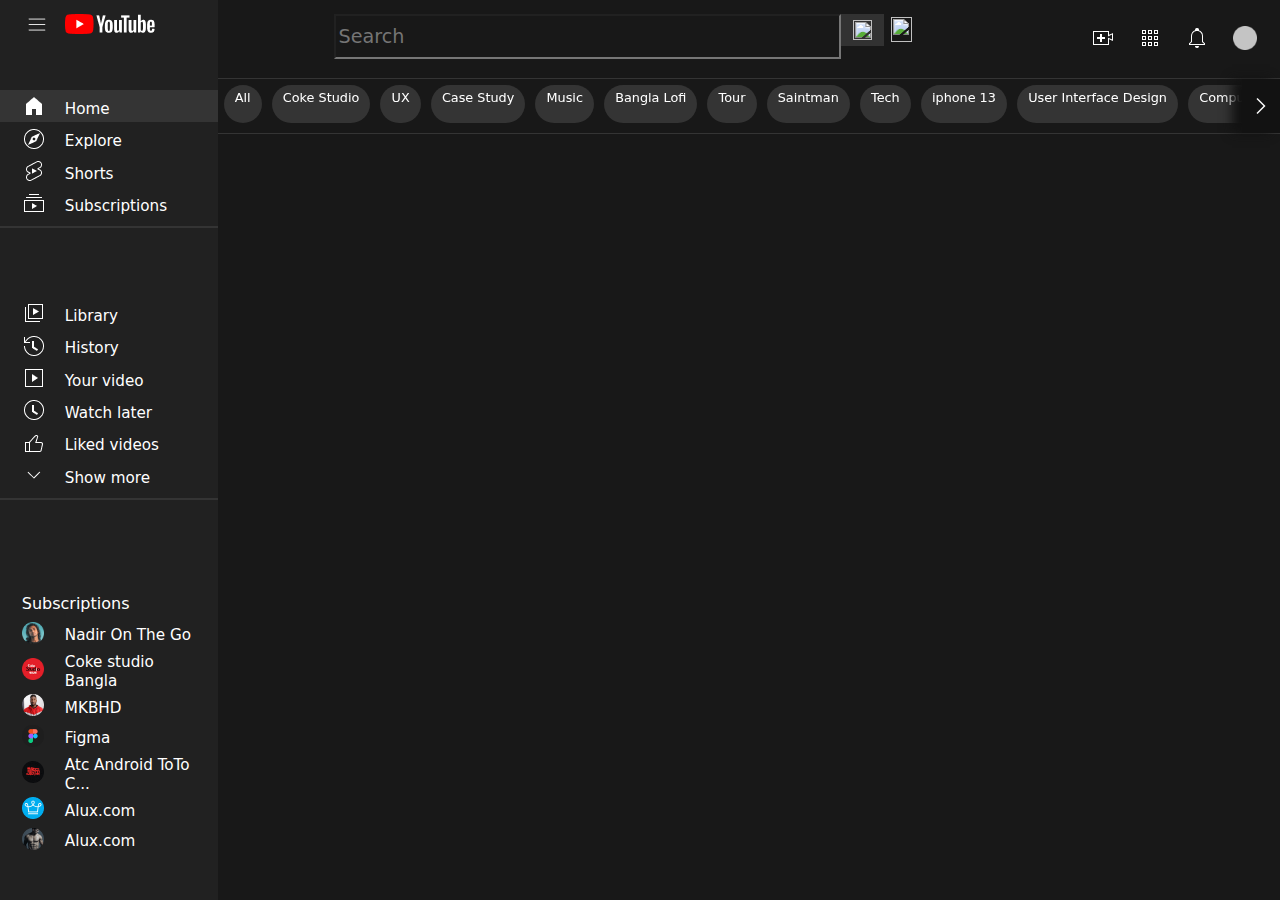
==== Youtube/index.html @ a72edb85 "my assignments" ====
<!DOCTYPE html>
<html lang="en">
<head>
    <meta charset="UTF-8">
    <meta name="viewport" content="width=device-width, initial-scale=1.0">
    <title>Document</title>
    <link rel="stylesheet" href="style.css">
</head>
<body>
    <div id="sidebar">
        <div style="height: fit-content; width: fit-content;">
            <div id="logobar">
                <div>
                    <img src="IMG/hambarger.png" alt="">
                </div>
                <div>
                    <img src="IMG/Youtube logo.png" alt="">
                </div>
            </div>
        </div>
        <div class="box1">
            <div class="opt1" style="background-color: rgb(52, 52, 52);">
                <div>
                    <img src="IMG/home.png" alt="" class="imgh">
                </div>
                <div>
                    <span style="font-size: 95%;">Home</span>
                </div>
            </div>
            <div class="opt1">
                <div>
                    <img src="IMG/explore.png" alt="" class="imgh">
                </div>
                <div>
                    <span style="font-size: 95%;">Explore</span>
                </div>  
            </div>
            <div class="opt1">
                <div>
                    <img src="IMG/shorts.png" alt="" class="imgh">
                </div>
                <div>
                    <span style="font-size: 95%;">Shorts</span>
                </div>
            </div>
            <div class="opt1">
                <div>
                    <img src="IMG/subscription.png" alt="" class="imgh">
                </div>
                <div>
                    <span style="font-size: 95%;">Subscriptions</span>
                </div>
            </div>
            <div id="btmbdr"></div>
        </div>
        <div class="box1">
            <div class="opt2">
                <div>
                    <img src="IMG/library.png" alt="" class="imgh">
                </div>
                <div>
                    <span style="font-size: 95%;">Library</span>
                </div>  
            </div>
            <div class="opt2">
                <div>
                    <img src="IMG/history.png" alt="" class="imgh">
                </div>
                <div>
                    <span style="font-size: 95%;">History</span>
                </div>  
            </div>
            <div class="opt2">
                <div>
                    <img src="IMG/your_video.png" alt="" class="imgh">
                </div>
                <div>
                    <span style="font-size: 95%;">Your video</span>
                </div>  
            </div>
            <div class="opt2">
                <div>
                    <img src="IMG/watch_later.png" alt="" class="imgh">
                </div>
                <div>
                    <span style="font-size: 95%;">Watch later</span>
                </div>  
            </div>
            <div class="opt2">
                <div>
                    <img src="IMG/liked.png" alt="" class="imgh">
                </div>
                <div>
                    <span style="font-size: 95%;">Liked videos</span>
                </div>  
            </div>
            <div class="opt2">
                <div>
                    <img src="IMG/down_arrow.png" alt="" class="imgh">
                </div>
                <div>
                    <span style="font-size: 95%;">Show more</span>
                </div>  
            </div>
            <div id="btmbdr"></div>
        </div>
        <div class="box1">
            <div>
                <div style="padding-left: 10%; padding-bottom: 2%; font-size: 100%;">Subscriptions</div>
            </div>
            <div class="opt2">
                <div>
                    <img src="IMG/Ellipse 4 (5).png" alt="" class="imgh" height="22px">
                </div>
                <div>
                    <span style="font-size: 95%;">Nadir On The Go</span>
                </div>  
            </div>
            <div class="opt2">
                <div>
                    <img src="IMG/Ellipse 4 (1).png" alt="" class="imgh" height="22px">
                </div>
                <div>
                    <span style="font-size: 95%;">Coke studio Bangla</span>
                </div>  
            </div>
            <div class="opt2">
                <div>
                    <img src="IMG/Ellipse 1 (2).png" alt="" class="imgh">
                </div>
                <div>
                    <span style="font-size: 95%;">MKBHD</span>
                </div>  
            </div>
            <div class="opt2">
                <div>
                    <img src="IMG/Ellipse 1 (3).png" alt="" class="imgh">
                </div>
                <div>
                    <span style="font-size: 95%;">Figma</span>
                </div>  
            </div>
            <div class="opt2">
                <div>
                    <img src="IMG/Ellipse 1 (4).png" alt="" class="imgh">
                </div>
                <div>
                    <span style="font-size: 95%;">Atc Android ToTo C...</span>
                </div>  
            </div>
            <div class="opt2">
                <div>
                    <img src="IMG/Ellipse 1 (5).png" alt="" class="imgh">
                </div>
                <div>
                    <span style="font-size: 95%;">Alux.com</span>
                </div>  
            </div>
            <div class="opt2">
                <div>
                    <img src="IMG/Ellipse 1 (6).png" alt="" class="imgh">
                </div>
                <div>
                    <span style="font-size: 95%;">Alux.com</span>
                </div>  
            </div>
        </div>
    </div>
    <div id="navbar">
        <div id="nav1">
            <div style="width: 100%; display: flex; justify-content: center;"><input type="text" placeholder="Search" style="background-color: rgb(24, 24, 24); font-size: larger;width: 100%;;"></div>
            <div style="width:50px; background-color: rgb(50, 50, 50); height: 32px; display: flex;justify-content: center; align-items: center;"><img src="/IMG/search.png" alt="" height="20px" width="19px"></div>
            <div style="display: flex; justify-content: center; height: 32px; width: 40px; align-items:center;"><img src="/IMG/mic.png" alt="" height="25px" width="21px"></div>
        </div>
        <div id="nav2">
            <div class="aa"><img src="IMG/create.png" alt="" height="120%"></div>
            <div class="aa"><img src="IMG/more.png" alt="" height="120%"></div>
            <div class="aa"><img src="IMG/bell.png" alt="" height="120%"></div>
            <div class="aa"><img src="IMG/Ellipse 4-1.png" alt="" height="120%"></div>
        </div>
    </div>
    <div id="navbar2">
        <div id="suggestion">
            <div class="sugg">All</div>
            <div class="sugg">Coke Studio</div>
            <div class="sugg">UX</div>
            <div class="sugg">Case Study</div>
            <div class="sugg">Music</div>
            <div class="sugg">Bangla Lofi</div>
            <div class="sugg">Tour</div>
            <div class="sugg">Saintman</div>
            <div class="sugg">Tech</div>
            <div class="sugg">iphone 13</div>
            <div class="sugg">User Interface Design</div>
            <div class="sugg">Compuetr</div>
        </div>
        <div id="left"><img src="IMG/leftBottom.png" alt=""></div>
    </div>
</body>
</html>
---- Youtube/style.css ----
*{
    color: white;
    font-family: system-ui, -apple-system, BlinkMacSystemFont, 'Segoe UI', Roboto, Oxygen, Ubuntu, Cantarell, 'Open Sans', 'Helvetica Neue', sans-serif;
    margin: 0%;
}
body{
    background-color: rgb(24, 24, 24);
    height: 100vh;
    width: 100vw;
    display: flex;
}
#sidebar{
    background-color: rgb(33, 33, 33);
    width:17%;
    height: 100vh;
    display: grid;
    grid-template-columns: 100%;
    grid-template-rows: 10% 23% 33%;
    justify-content: center;
    position: fixed;
}
#logobar{
    display: grid;
    grid-template-columns: 15% 40%;
    column-gap: 20%;
    position: fixed;
    left: 2%;
    top: 1.5%;
}
.opt1{
    display: grid;
    grid-template-columns: 12% 24%;
    column-gap: 10%;
    padding-left: 10%;
    align-items:center;
    padding-top: 2%;
}
.opt2{
    display: grid;
    grid-template-columns: 12% 74%;
    column-gap: 10%;
    padding-left: 10%;
    align-items:center;
    padding-top: 2%;
}
#btmbdr{
    border: 1px solid rgb(52, 52, 52);
    margin-top: 3%;
}
#navbar{
    display: flex;
    width: 83%;
    height: 5%;
    justify-content: flex-end;
    position: fixed;
    top: 1.5%;
    right: 0px;
}
#nav1{
    display: flex;
    width: 55%;
    padding-right: 14%;
}
#nav2{
    display: flex;
    width: 20%;
    justify-content: space-evenly;
    align-items: center;
}
.aa{
    height: 20px;
}

#navbar2{
    display: grid;
    grid-template-columns:100% 3%;
    width: 83%;
    height: 6%;
    position: fixed;
    top: 8.7%;
    right: 0%;
    border-bottom: 1px solid rgb(52, 52, 52);
    border-top: 1px solid rgb(52, 52, 52);
}

#suggestion {
    display: grid;
    grid-template-columns: repeat(12,auto);
    grid-template-rows: 100%;
    padding: 6px;
    column-gap:10px;
    height: 70%;
  }
.sugg {
    background-color: rgb(52, 52, 52);
    border-radius:20px;
    font-size: 80%;
    text-align: center;
    padding: 5px;
}

#left{
    background-color: rgb(18, 18, 18);
    display: grid;
    align-items: center;
    justify-content: center;
    position: fixed;
    right: 0%;
    height: 6%;
    width: 3%;
    box-shadow: -10px 0px 10px rgb(18, 18, 18);;
}
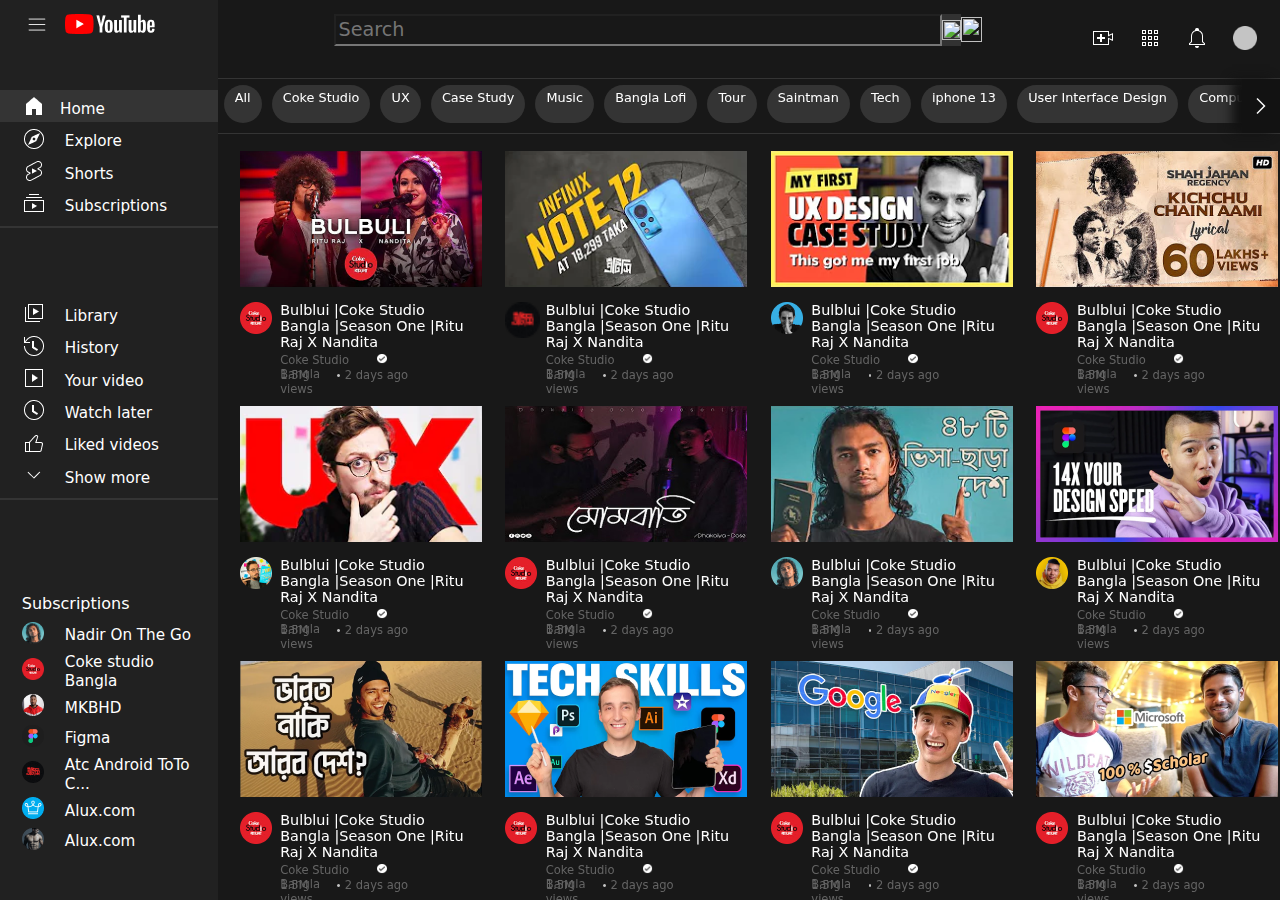
==== commit cb46b973: "more assignment added" ====
--- a/Youtube/index.html
+++ b/Youtube/index.html
@@ -1,11 +1,13 @@
 <!DOCTYPE html>
 <html lang="en">
+
 <head>
     <meta charset="UTF-8">
     <meta name="viewport" content="width=device-width, initial-scale=1.0">
     <title>Document</title>
     <link rel="stylesheet" href="style.css">
 </head>
+
 <body>
     <div id="sidebar">
         <div style="height: fit-content; width: fit-content;">
@@ -19,7 +21,7 @@
             </div>
         </div>
         <div class="box1">
-            <div class="opt1" style="background-color: rgb(52, 52, 52);">
+            <div class="opt1" style="background-color: rgb(52, 52, 52); padding-right: 10%;">
                 <div>
                     <img src="IMG/home.png" alt="" class="imgh">
                 </div>
@@ -33,7 +35,7 @@
                 </div>
                 <div>
                     <span style="font-size: 95%;">Explore</span>
-                </div>  
+                </div>
             </div>
             <div class="opt1">
                 <div>
@@ -60,7 +62,7 @@
                 </div>
                 <div>
                     <span style="font-size: 95%;">Library</span>
-                </div>  
+                </div>
             </div>
             <div class="opt2">
                 <div>
@@ -68,7 +70,7 @@
                 </div>
                 <div>
                     <span style="font-size: 95%;">History</span>
-                </div>  
+                </div>
             </div>
             <div class="opt2">
                 <div>
@@ -76,7 +78,7 @@
                 </div>
                 <div>
                     <span style="font-size: 95%;">Your video</span>
-                </div>  
+                </div>
             </div>
             <div class="opt2">
                 <div>
@@ -84,7 +86,7 @@
                 </div>
                 <div>
                     <span style="font-size: 95%;">Watch later</span>
-                </div>  
+                </div>
             </div>
             <div class="opt2">
                 <div>
@@ -92,7 +94,7 @@
                 </div>
                 <div>
                     <span style="font-size: 95%;">Liked videos</span>
-                </div>  
+                </div>
             </div>
             <div class="opt2">
                 <div>
@@ -100,7 +102,7 @@
                 </div>
                 <div>
                     <span style="font-size: 95%;">Show more</span>
-                </div>  
+                </div>
             </div>
             <div id="btmbdr"></div>
         </div>
@@ -114,7 +116,7 @@
                 </div>
                 <div>
                     <span style="font-size: 95%;">Nadir On The Go</span>
-                </div>  
+                </div>
             </div>
             <div class="opt2">
                 <div>
@@ -122,7 +124,7 @@
                 </div>
                 <div>
                     <span style="font-size: 95%;">Coke studio Bangla</span>
-                </div>  
+                </div>
             </div>
             <div class="opt2">
                 <div>
@@ -130,7 +132,7 @@
                 </div>
                 <div>
                     <span style="font-size: 95%;">MKBHD</span>
-                </div>  
+                </div>
             </div>
             <div class="opt2">
                 <div>
@@ -138,7 +140,7 @@
                 </div>
                 <div>
                     <span style="font-size: 95%;">Figma</span>
-                </div>  
+                </div>
             </div>
             <div class="opt2">
                 <div>
@@ -146,7 +148,7 @@
                 </div>
                 <div>
                     <span style="font-size: 95%;">Atc Android ToTo C...</span>
-                </div>  
+                </div>
             </div>
             <div class="opt2">
                 <div>
@@ -154,7 +156,7 @@
                 </div>
                 <div>
                     <span style="font-size: 95%;">Alux.com</span>
-                </div>  
+                </div>
             </div>
             <div class="opt2">
                 <div>
@@ -162,15 +164,21 @@
                 </div>
                 <div>
                     <span style="font-size: 95%;">Alux.com</span>
-                </div>  
+                </div>
             </div>
         </div>
     </div>
     <div id="navbar">
         <div id="nav1">
-            <div style="width: 100%; display: flex; justify-content: center;"><input type="text" placeholder="Search" style="background-color: rgb(24, 24, 24); font-size: larger;width: 100%;;"></div>
-            <div style="width:50px; background-color: rgb(50, 50, 50); height: 32px; display: flex;justify-content: center; align-items: center;"><img src="/IMG/search.png" alt="" height="20px" width="19px"></div>
-            <div style="display: flex; justify-content: center; height: 32px; width: 40px; align-items:center;"><img src="/IMG/mic.png" alt="" height="25px" width="21px"></div>
+            <div style="display: flex; justify-content: center;">
+                <input type="text" placeholder="Search"style="background-color: rgb(24, 24, 24); font-size: larger;width: 600px; height: 26px;">
+            </div>
+            <div
+                style="width:50px; background-color: rgb(50, 50, 50); height: 32px; display: flex;justify-content: center; align-items: center;">
+                <img src="/IMG/search.png" alt="" height="20px" width="19px">
+            </div>
+            <div style="display: flex; justify-content: center; height: 32px; width: 40px; align-items:center;"><img
+                    src="/IMG/mic.png" alt="" height="25px" width="21px"></div>
         </div>
         <div id="nav2">
             <div class="aa"><img src="IMG/create.png" alt="" height="120%"></div>
@@ -196,5 +204,224 @@
         </div>
         <div id="left"><img src="IMG/leftBottom.png" alt=""></div>
     </div>
+    <div id="main">
+        <div class="container">
+            <div class="thumb">
+                <div><img src="IMG/Thumbnail-8.png" alt=""></div>
+                <div class="vtitle">
+                    <div><img src="IMG/Ellipse 4 (1).png" alt=""></div>
+                    <div>Bulblui |Coke Studio Bangla |Season One |Ritu Raj X Nandita</div>
+                </div>
+                <div class="cname" style="font-size: 80%;">
+                    <div style="color: rgb(100, 100, 100);">Coke Studio Bangla</div>
+                    <div><img src="IMG/verified.png" alt="" height="80%"></div>
+                </div>
+                <div class="views" style="font-size: 80%;">
+                    <div style="color: rgb(100, 100, 100);">1.5M views</div>
+                    <div style="color: rgb(100, 100, 100);"><img src="IMG/Ellipse 4-1.png" alt="" height="20%" style="padding-bottom: 28%;"></div>
+                    <div style="color: rgb(100, 100, 100);">2 days ago</div>
+                </div>
+            </div>
+        </div>
+        <div class="container">
+            <div class="thumb">
+                <div><img src="IMG/Thumbnail-9.png" alt=""></div>
+                <div class="vtitle">
+                    <div><img src="IMG/Ellipse 1 (4).png" alt="" height="70%"></div>
+                    <div>Bulblui |Coke Studio Bangla |Season One |Ritu Raj X Nandita</div>
+                </div>
+                <div class="cname" style="font-size: 80%;">
+                    <div style="color: rgb(100, 100, 100);">Coke Studio Bangla</div>
+                    <div><img src="IMG/verified.png" alt="" height="80%"></div>
+                </div>
+                <div class="views" style="font-size: 80%;">
+                    <div style="color: rgb(100, 100, 100);">1.5M views</div>
+                    <div style="color: rgb(100, 100, 100);"><img src="IMG/Ellipse 4-1.png" alt="" height="20%" style="padding-bottom: 28%;"></div>
+                    <div style="color: rgb(100, 100, 100);">2 days ago</div>
+                </div>
+            </div>
+        </div>
+        <div class="container">
+            <div class="thumb">
+                <div><img src="IMG/Thumbnail-10.png" alt=""></div>
+                <div class="vtitle">
+                    <div><img src="IMG/Ellipse 4 (3).png" alt=""></div>
+                    <div>Bulblui |Coke Studio Bangla |Season One |Ritu Raj X Nandita</div>
+                </div>
+                <div class="cname" style="font-size: 80%;">
+                    <div style="color: rgb(100, 100, 100);">Coke Studio Bangla</div>
+                    <div><img src="IMG/verified.png" alt="" height="80%"></div>
+                </div>
+                <div class="views" style="font-size: 80%;">
+                    <div style="color: rgb(100, 100, 100);">1.5M views</div>
+                    <div style="color: rgb(100, 100, 100);"><img src="IMG/Ellipse 4-1.png" alt="" height="20%" style="padding-bottom: 28%;"></div>
+                    <div style="color: rgb(100, 100, 100);">2 days ago</div>
+                </div>
+            </div>
+        </div>
+        <div class="container">
+            <div class="thumb">
+                <div><img src="IMG/Thumbnail-11.png" alt=""></div>
+                <div class="vtitle">
+                    <div><img src="IMG/Ellipse 4 (1).png" alt=""></div>
+                    <div>Bulblui |Coke Studio Bangla |Season One |Ritu Raj X Nandita</div>
+                </div>
+                <div class="cname" style="font-size: 80%;">
+                    <div style="color: rgb(100, 100, 100);">Coke Studio Bangla</div>
+                    <div><img src="IMG/verified.png" alt="" height="80%"></div>
+                </div>
+                <div class="views" style="font-size: 80%;">
+                    <div style="color: rgb(100, 100, 100);">1.5M views</div>
+                    <div style="color: rgb(100, 100, 100);"><img src="IMG/Ellipse 4-1.png" alt="" height="20%" style="padding-bottom: 28%;"></div>
+                    <div style="color: rgb(100, 100, 100);">2 days ago</div>
+                </div>
+            </div>
+        </div>
+        <div class="container">
+            <div class="thumb">
+                <div><img src="IMG/Thumbnail-4.png" alt=""></div>
+                <div class="vtitle">
+                    <div><img src="IMG/Ellipse 4 (4).png" alt=""></div>
+                    <div>Bulblui |Coke Studio Bangla |Season One |Ritu Raj X Nandita</div>
+                </div>
+                <div class="cname" style="font-size: 80%;">
+                    <div style="color: rgb(100, 100, 100);">Coke Studio Bangla</div>
+                    <div><img src="IMG/verified.png" alt="" height="80%"></div>
+                </div>
+                <div class="views" style="font-size: 80%;">
+                    <div style="color: rgb(100, 100, 100);">1.5M views</div>
+                    <div style="color: rgb(100, 100, 100);"><img src="IMG/Ellipse 4-1.png" alt="" height="20%" style="padding-bottom: 28%;"></div>
+                    <div style="color: rgb(100, 100, 100);">2 days ago</div>
+                </div>
+            </div>
+        </div>
+        <div class="container">
+            <div class="thumb">
+                <div><img src="IMG/Thumbnail-5.png" alt=""></div>
+                <div class="vtitle">
+                    <div><img src="IMG/Ellipse 4 (1).png" alt=""></div>
+                    <div>Bulblui |Coke Studio Bangla |Season One |Ritu Raj X Nandita</div>
+                </div>
+                <div class="cname" style="font-size: 80%;">
+                    <div style="color: rgb(100, 100, 100);">Coke Studio Bangla</div>
+                    <div><img src="IMG/verified.png" alt="" height="80%"></div>
+                </div>
+                <div class="views" style="font-size: 80%;">
+                    <div style="color: rgb(100, 100, 100);">1.5M views</div>
+                    <div style="color: rgb(100, 100, 100);"><img src="IMG/Ellipse 4-1.png" alt="" height="20%" style="padding-bottom: 28%;"></div>
+                    <div style="color: rgb(100, 100, 100);">2 days ago</div>
+                </div>
+            </div>
+        </div>
+        <div class="container">
+            <div class="thumb">
+                <div><img src="IMG/Thumbnail-6.png" alt=""></div>
+                <div class="vtitle">
+                    <div><img src="IMG/Ellipse 4 (5).png" alt=""></div>
+                    <div>Bulblui |Coke Studio Bangla |Season One |Ritu Raj X Nandita</div>
+                </div>
+                <div class="cname" style="font-size: 80%;">
+                    <div style="color: rgb(100, 100, 100);">Coke Studio Bangla</div>
+                    <div><img src="IMG/verified.png" alt="" height="80%"></div>
+                </div>
+                <div class="views" style="font-size: 80%;">
+                    <div style="color: rgb(100, 100, 100);">1.5M views</div>
+                    <div style="color: rgb(100, 100, 100);"><img src="IMG/Ellipse 4-1.png" alt="" height="20%" style="padding-bottom: 28%;"></div>
+                    <div style="color: rgb(100, 100, 100);">2 days ago</div>
+                </div>
+            </div>
+        </div>
+        <div class="container">
+            <div class="thumb">
+                <div><img src="IMG/Thumbnail-7.png" alt=""></div>
+                <div class="vtitle">
+                    <div><img src="IMG/Ellipse 4 (6).png" alt=""></div>
+                    <div>Bulblui |Coke Studio Bangla |Season One |Ritu Raj X Nandita</div>
+                </div>
+                <div class="cname" style="font-size: 80%;">
+                    <div style="color: rgb(100, 100, 100);">Coke Studio Bangla</div>
+                    <div><img src="IMG/verified.png" alt="" height="80%"></div>
+                </div>
+                <div class="views" style="font-size: 80%;">
+                    <div style="color: rgb(100, 100, 100);">1.5M views</div>
+                    <div style="color: rgb(100, 100, 100);"><img src="IMG/Ellipse 4-1.png" alt="" height="20%" style="padding-bottom: 28%;"></div>
+                    <div style="color: rgb(100, 100, 100);">2 days ago</div>
+                </div>
+            </div>
+        </div>
+        <div class="container">
+            <div class="thumb">
+                <div><img src="IMG/Thumbnail.png" alt=""></div>
+                <div class="vtitle">
+                    <div><img src="IMG/Ellipse 4 (1).png" alt=""></div>
+                    <div>Bulblui |Coke Studio Bangla |Season One |Ritu Raj X Nandita</div>
+                </div>
+                <div class="cname" style="font-size: 80%;">
+                    <div style="color: rgb(100, 100, 100);">Coke Studio Bangla</div>
+                    <div><img src="IMG/verified.png" alt="" height="80%"></div>
+                </div>
+                <div class="views" style="font-size: 80%;">
+                    <div style="color: rgb(100, 100, 100);">1.5M views</div>
+                    <div style="color: rgb(100, 100, 100);"><img src="IMG/Ellipse 4-1.png" alt="" height="20%" style="padding-bottom: 28%;"></div>
+                    <div style="color: rgb(100, 100, 100);">2 days ago</div>
+                </div>
+            </div>
+        </div>
+        <div class="container">
+            <div class="thumb">
+                <div><img src="IMG/Thumbnail-1.png" alt=""></div>
+                <div class="vtitle">
+                    <div><img src="IMG/Ellipse 4 (1).png" alt=""></div>
+                    <div>Bulblui |Coke Studio Bangla |Season One |Ritu Raj X Nandita</div>
+                </div>
+                <div class="cname" style="font-size: 80%;">
+                    <div style="color: rgb(100, 100, 100);">Coke Studio Bangla</div>
+                    <div><img src="IMG/verified.png" alt="" height="80%"></div>
+                </div>
+                <div class="views" style="font-size: 80%;">
+                    <div style="color: rgb(100, 100, 100);">1.5M views</div>
+                    <div style="color: rgb(100, 100, 100);"><img src="IMG/Ellipse 4-1.png" alt="" height="20%" style="padding-bottom: 28%;"></div>
+                    <div style="color: rgb(100, 100, 100);">2 days ago</div>
+                </div>
+            </div>
+        </div>
+        <div class="container">
+            <div class="thumb">
+                <div><img src="IMG/Thumbnail-2.png" alt=""></div>
+                <div class="vtitle">
+                    <div><img src="IMG/Ellipse 4 (1).png" alt=""></div>
+                    <div>Bulblui |Coke Studio Bangla |Season One |Ritu Raj X Nandita</div>
+                </div>
+                <div class="cname" style="font-size: 80%;">
+                    <div style="color: rgb(100, 100, 100);">Coke Studio Bangla</div>
+                    <div><img src="IMG/verified.png" alt="" height="80%"></div>
+                </div>
+                <div class="views" style="font-size: 80%;">
+                    <div style="color: rgb(100, 100, 100);">1.5M views</div>
+                    <div style="color: rgb(100, 100, 100);"><img src="IMG/Ellipse 4-1.png" alt="" height="20%" style="padding-bottom: 28%;"></div>
+                    <div style="color: rgb(100, 100, 100);">2 days ago</div>
+                </div>
+            </div>
+        </div>
+        <div class="container">
+            <div class="thumb">
+                <div><img src="IMG/Thumbnail-3.png" alt=""></div>
+                <div class="vtitle">
+                    <div><img src="IMG/Ellipse 4 (1).png" alt=""></div>
+                    <div>Bulblui |Coke Studio Bangla |Season One |Ritu Raj X Nandita</div>
+                </div>
+                <div class="cname" style="font-size: 80%;">
+                    <div style="color: rgb(100, 100, 100);">Coke Studio Bangla</div>
+                    <div><img src="IMG/verified.png" alt="" height="80%"></div>
+                </div>
+                <div class="views" style="font-size: 80%;">
+                    <div style="color: rgb(100, 100, 100);">1.5M views</div>
+                    <div style="color: rgb(100, 100, 100);"><img src="IMG/Ellipse 4-1.png" alt="" height="20%" style="padding-bottom: 28%;"></div>
+                    <div style="color: rgb(100, 100, 100);">2 days ago</div>
+                </div>
+            </div>
+        </div>
+    </div>
 </body>
+
 </html>--- a/Youtube/style.css
+++ b/Youtube/style.css
@@ -110,3 +110,41 @@
     width: 3%;
     box-shadow: -10px 0px 10px rgb(18, 18, 18);;
 }
+
+#main{
+    display: grid;
+    grid-template-columns: 25% 25% 25% 25%;
+    /* grid-template-rows: 25% 25%; */
+    width: 83%;
+    height: 85vh;
+    position: fixed;
+    right: -22px;
+    bottom: -16px;
+    font-size: 90%;
+    padding-top: 5%;
+}
+.thumb{
+    width: 21%;
+    display: grid;
+    grid-template-columns: 404%;
+    grid-template-rows: 60% 20% 6% 6%;
+}
+
+.vtitle{
+    display: grid;
+    grid-template-columns: 18% 85%;
+}
+
+.cname{
+    display: grid;
+    grid-template-columns: 52% 50%;
+    grid-template-rows: 94%;
+    padding-left: 18%;
+}
+
+.views{
+    display: grid;
+    grid-template-columns: 31% 4% 36%;
+    grid-template-rows: 94%;
+    padding-left: 18%;
+}
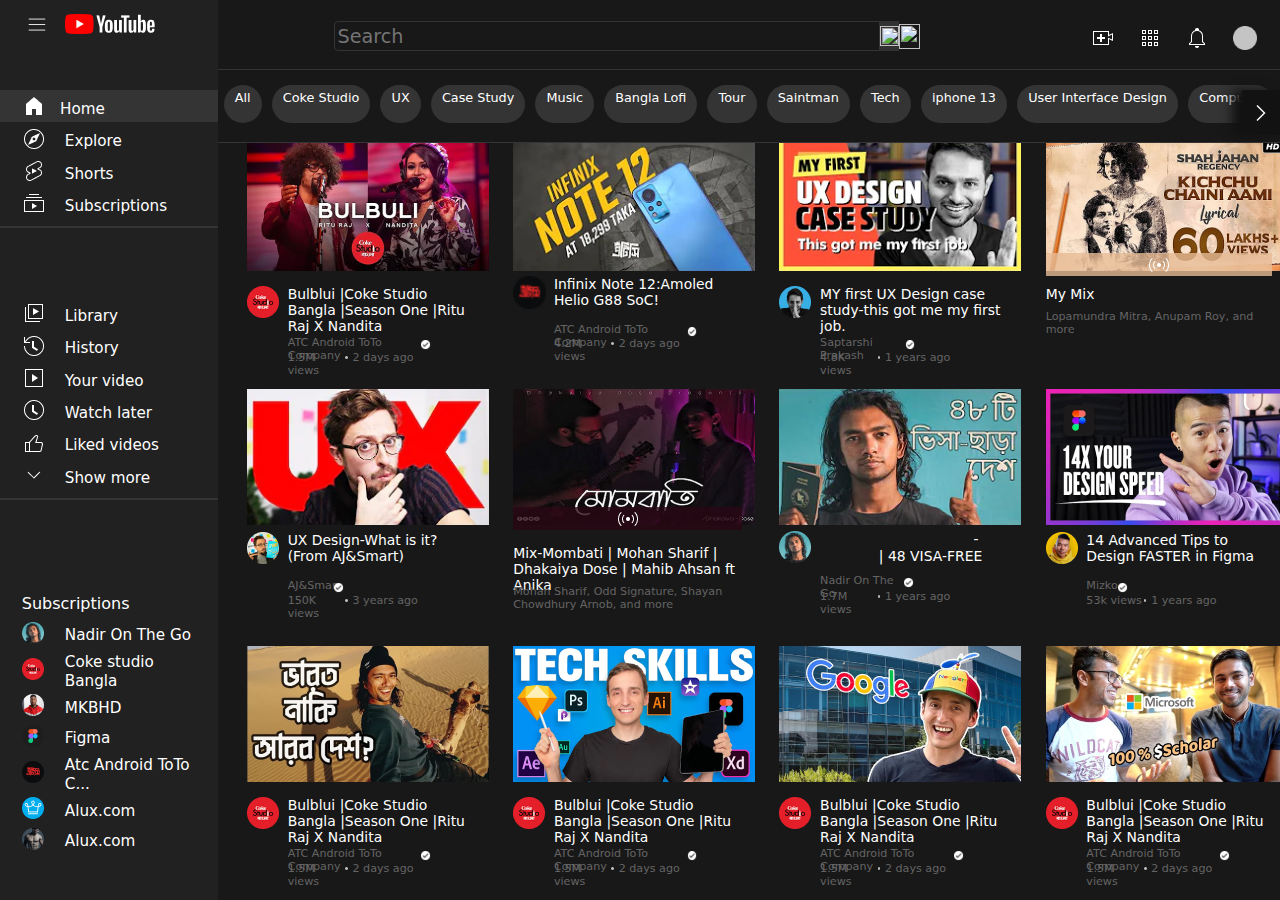
==== commit 7f28b724: "changes in lines" ====
--- a/Youtube/index.html
+++ b/Youtube/index.html
@@ -171,13 +171,13 @@
     <div id="navbar">
         <div id="nav1">
             <div style="display: flex; justify-content: center;">
-                <input type="text" placeholder="Search"style="background-color: rgb(24, 24, 24); font-size: larger;width: 600px; height: 26px;">
+                <input type="text" placeholder="Search"style="background-color: rgb(24, 24, 24); font-size: larger;width: 540px; height: 26px;">
             </div>
             <div
-                style="width:50px; background-color: rgb(50, 50, 50); height: 32px; display: flex;justify-content: center; align-items: center;">
+                style="width:50px; background-color: rgb(50, 50, 50); height: 30px; display: flex;justify-content: center; align-items: center;">
                 <img src="/IMG/search.png" alt="" height="20px" width="19px">
             </div>
-            <div style="display: flex; justify-content: center; height: 32px; width: 40px; align-items:center;"><img
+            <div style="display: flex; justify-content: center; height: 30px; width: 40px; align-items:center;"><img
                     src="/IMG/mic.png" alt="" height="25px" width="21px"></div>
         </div>
         <div id="nav2">
@@ -205,7 +205,7 @@
         <div id="left"><img src="IMG/leftBottom.png" alt=""></div>
     </div>
     <div id="main">
-        <div class="container">
+        <div class="container"><!--1 -->
             <div class="thumb">
                 <div><img src="IMG/Thumbnail-8.png" alt=""></div>
                 <div class="vtitle">
@@ -213,8 +213,8 @@
                     <div>Bulblui |Coke Studio Bangla |Season One |Ritu Raj X Nandita</div>
                 </div>
                 <div class="cname" style="font-size: 80%;">
-                    <div style="color: rgb(100, 100, 100);">Coke Studio Bangla</div>
-                    <div><img src="IMG/verified.png" alt="" height="80%"></div>
+                    <div class="cname2" style="color: rgb(100, 100, 100);">ATC Android ToTo Company <img src="IMG/verified.png" alt="" height="40%" style="padding-top: 3px; padding-left: 3px;">
+                    </div>
                 </div>
                 <div class="views" style="font-size: 80%;">
                     <div style="color: rgb(100, 100, 100);">1.5M views</div>
@@ -223,52 +223,138 @@
                 </div>
             </div>
         </div>
-        <div class="container">
+        <div class="container"><!--2 -->
             <div class="thumb">
                 <div><img src="IMG/Thumbnail-9.png" alt=""></div>
                 <div class="vtitle">
                     <div><img src="IMG/Ellipse 1 (4).png" alt="" height="70%"></div>
-                    <div>Bulblui |Coke Studio Bangla |Season One |Ritu Raj X Nandita</div>
-                </div>
-                <div class="cname" style="font-size: 80%;">
-                    <div style="color: rgb(100, 100, 100);">Coke Studio Bangla</div>
-                    <div><img src="IMG/verified.png" alt="" height="80%"></div>
-                </div>
-                <div class="views" style="font-size: 80%;">
-                    <div style="color: rgb(100, 100, 100);">1.5M views</div>
-                    <div style="color: rgb(100, 100, 100);"><img src="IMG/Ellipse 4-1.png" alt="" height="20%" style="padding-bottom: 28%;"></div>
-                    <div style="color: rgb(100, 100, 100);">2 days ago</div>
-                </div>
-            </div>
-        </div>
-        <div class="container">
+                    <div>Infinix Note 12:Amoled Helio G88 SoC!</div>
+                </div>
+                <div class="cname" style="font-size: 80%;">
+                    <div class="cname2" style="color: rgb(100, 100, 100);">ATC Android ToTo Company <img src="IMG/verified.png" alt="" height="40%" style="padding-top: 3px; padding-left: 3px;">
+                    </div>
+                </div>
+                <div class="views" style="font-size: 80%;">
+                    <div style="color: rgb(100, 100, 100);">4.2M views</div>
+                    <div style="color: rgb(100, 100, 100);"><img src="IMG/Ellipse 4-1.png" alt="" height="20%" style="padding-bottom: 28%;"></div>
+                    <div style="color: rgb(100, 100, 100);">2 days ago</div>
+                </div>
+            </div>
+        </div>
+        <div class="container"><!--3 -->
             <div class="thumb">
                 <div><img src="IMG/Thumbnail-10.png" alt=""></div>
                 <div class="vtitle">
                     <div><img src="IMG/Ellipse 4 (3).png" alt=""></div>
-                    <div>Bulblui |Coke Studio Bangla |Season One |Ritu Raj X Nandita</div>
-                </div>
-                <div class="cname" style="font-size: 80%;">
-                    <div style="color: rgb(100, 100, 100);">Coke Studio Bangla</div>
-                    <div><img src="IMG/verified.png" alt="" height="80%"></div>
-                </div>
-                <div class="views" style="font-size: 80%;">
-                    <div style="color: rgb(100, 100, 100);">1.5M views</div>
-                    <div style="color: rgb(100, 100, 100);"><img src="IMG/Ellipse 4-1.png" alt="" height="20%" style="padding-bottom: 28%;"></div>
-                    <div style="color: rgb(100, 100, 100);">2 days ago</div>
-                </div>
-            </div>
-        </div>
-        <div class="container">
-            <div class="thumb">
+                    <div>MY first UX Design case study-this got me my first job.</div>
+                </div>
+                <div class="cname" style="font-size: 80%;">
+                    <div class="cname23" style="color: rgb(100, 100, 100);">Saptarshi Prakash <img src="IMG/verified.png" alt="" height="40%" style="padding-top: 3px; padding-left: 3px;">
+                    </div>
+                </div>
+                <div class="views" style="font-size: 80%;">
+                    <div style="color: rgb(100, 100, 100);">4.8K views</div>
+                    <div style="color: rgb(100, 100, 100);"><img src="IMG/Ellipse 4-1.png" alt="" height="20%" style="padding-bottom: 28%;"></div>
+                    <div style="color: rgb(100, 100, 100);">1 years ago</div>
+                </div>
+            </div>
+        </div>
+        <div class="container"><!--4 -->
+            <div class="thumb4">
                 <div><img src="IMG/Thumbnail-11.png" alt=""></div>
+                <div class="mixbox1">
+                     <div><img src="IMG/live.png" alt=""></div>
+                </div>
+                <div class="vtitle2">
+                    <div>My Mix</div>
+                </div>
+                <div class="cname1a" style="font-size: 80%;">
+                    <div class="cnamea" style="color: rgb(100, 100, 100);">Lopamundra Mitra, Anupam Roy, and more
+                    </div>
+                </div>
+            </div>
+        </div>
+        <div class="container"><!--5 -->
+            <div class="thumb">
+                <div><img src="IMG/Thumbnail-4.png" alt=""></div>
+                <div class="vtitle">
+                    <div><img src="IMG/Ellipse 4 (4).png" alt=""></div>
+                    <div>UX Design-What is it? (From AJ&Smart)</div>
+                </div>
+                <div class="cname" style="font-size: 80%;">
+                    <div class="cname24" style="color: rgb(100, 100, 100);">AJ&Smar <img src="IMG/verified.png" alt="" height="40%" style="padding-top: 3px; padding-left: 3px;">
+                    </div>
+                </div>
+                <div class="views" style="font-size: 80%;">
+                    <div style="color: rgb(100, 100, 100);">150K views</div>
+                    <div style="color: rgb(100, 100, 100);"><img src="IMG/Ellipse 4-1.png" alt="" height="20%" style="padding-bottom: 28%;"></div>
+                    <div style="color: rgb(100, 100, 100);">3 years ago</div>
+                </div>
+            </div>
+        </div>
+        <div class="container"><!--6 -->
+            <div class="thumb4a">
+                <div><img src="IMG/Thumbnail-5.png" alt=""></div>
+                <div class="mixbox2">
+                    <div><img src="IMG/live.png" alt=""></div>
+                </div>
+                <div class="vtitle2">
+                    <div>Mix-Mombati | Mohan Sharif | Dhakaiya Dose | Mahib Ahsan ft Anika</div>
+                </div>
+                <div class="cname1a" style="font-size: 80%;">
+                    <div class="cnamea" style="color: rgb(100, 100, 100);">Mohan Sharif, Odd Signature, Shayan Chowdhury Arnob, and more</div>
+                </div>
+            </div>
+        </div>
+        <div class="container"><!--7 -->
+            <div class="thumbn">
+                <div><img src="IMG/Thumbnail-6.png" alt=""></div>
+                <div class="vtitlen">
+                    <div><img src="IMG/Ellipse 4 (5).png" alt=""></div>
+                    <div style="display: grid;
+                    justify-content: center;">-</div>
+                    <div></div>
+                    <div>| 48 VISA-FREE</div>
+                </div>
+                <div class="cname" style="font-size: 80%;">
+                    <div class="cname25" style="color: rgb(100, 100, 100);">Nadir On The Go<img src="IMG/verified.png" alt="" height="40%" style="padding-top: 3px; padding-left: 3px;">
+                    </div>
+                </div>
+                <div class="views" style="font-size: 80%;">
+                    <div style="color: rgb(100, 100, 100);">1.7M views</div>
+                    <div style="color: rgb(100, 100, 100);"><img src="IMG/Ellipse 4-1.png" alt="" height="20%" style="padding-bottom: 28%;"></div>
+                    <div style="color: rgb(100, 100, 100);">1 years ago</div>
+                </div>
+            </div>
+        </div>
+        <div class="container"><!--8 -->
+            <div class="thumb">
+                <div><img src="IMG/Thumbnail-7.png" alt=""></div>
+                <div class="vtitle">
+                    <div><img src="IMG/Ellipse 4 (6).png" alt=""></div>
+                    <div>14 Advanced Tips to Design FASTER in Figma</div>
+                </div>
+                <div class="cname" style="font-size: 80%;">
+                    <div class="cname26" style="color: rgb(100, 100, 100);">Mizko <img src="IMG/verified.png" alt="" height="40%" style="padding-top: 3px; padding-left: 3px;">
+                    </div>
+                </div>
+                <div class="views" style="font-size: 80%;">
+                    <div style="color: rgb(100, 100, 100);">53k views</div>
+                    <div style="color: rgb(100, 100, 100);"><img src="IMG/Ellipse 4-1.png" alt="" height="20%" style="padding-bottom: 28%;"></div>
+                    <div style="color: rgb(100, 100, 100);">1 years ago</div>
+                </div>
+            </div>
+        </div>
+        <div class="container"><!--9 -->
+            <div class="thumb">
+                <div><img src="IMG/Thumbnail.png" alt=""></div>
                 <div class="vtitle">
                     <div><img src="IMG/Ellipse 4 (1).png" alt=""></div>
                     <div>Bulblui |Coke Studio Bangla |Season One |Ritu Raj X Nandita</div>
                 </div>
                 <div class="cname" style="font-size: 80%;">
-                    <div style="color: rgb(100, 100, 100);">Coke Studio Bangla</div>
-                    <div><img src="IMG/verified.png" alt="" height="80%"></div>
+                    <div class="cname2" style="color: rgb(100, 100, 100);">ATC Android ToTo Company <img src="IMG/verified.png" alt="" height="40%" style="padding-top: 3px; padding-left: 3px;">
+                    </div>
                 </div>
                 <div class="views" style="font-size: 80%;">
                     <div style="color: rgb(100, 100, 100);">1.5M views</div>
@@ -277,34 +363,16 @@
                 </div>
             </div>
         </div>
-        <div class="container">
-            <div class="thumb">
-                <div><img src="IMG/Thumbnail-4.png" alt=""></div>
-                <div class="vtitle">
-                    <div><img src="IMG/Ellipse 4 (4).png" alt=""></div>
-                    <div>Bulblui |Coke Studio Bangla |Season One |Ritu Raj X Nandita</div>
-                </div>
-                <div class="cname" style="font-size: 80%;">
-                    <div style="color: rgb(100, 100, 100);">Coke Studio Bangla</div>
-                    <div><img src="IMG/verified.png" alt="" height="80%"></div>
-                </div>
-                <div class="views" style="font-size: 80%;">
-                    <div style="color: rgb(100, 100, 100);">1.5M views</div>
-                    <div style="color: rgb(100, 100, 100);"><img src="IMG/Ellipse 4-1.png" alt="" height="20%" style="padding-bottom: 28%;"></div>
-                    <div style="color: rgb(100, 100, 100);">2 days ago</div>
-                </div>
-            </div>
-        </div>
-        <div class="container">
-            <div class="thumb">
-                <div><img src="IMG/Thumbnail-5.png" alt=""></div>
+        <div class="container"><!--10 -->
+            <div class="thumb">
+                <div><img src="IMG/Thumbnail-1.png" alt=""></div>
                 <div class="vtitle">
                     <div><img src="IMG/Ellipse 4 (1).png" alt=""></div>
                     <div>Bulblui |Coke Studio Bangla |Season One |Ritu Raj X Nandita</div>
                 </div>
                 <div class="cname" style="font-size: 80%;">
-                    <div style="color: rgb(100, 100, 100);">Coke Studio Bangla</div>
-                    <div><img src="IMG/verified.png" alt="" height="80%"></div>
+                    <div class="cname2" style="color: rgb(100, 100, 100);">ATC Android ToTo Company <img src="IMG/verified.png" alt="" height="40%" style="padding-top: 3px; padding-left: 3px;">
+                    </div>
                 </div>
                 <div class="views" style="font-size: 80%;">
                     <div style="color: rgb(100, 100, 100);">1.5M views</div>
@@ -313,52 +381,16 @@
                 </div>
             </div>
         </div>
-        <div class="container">
-            <div class="thumb">
-                <div><img src="IMG/Thumbnail-6.png" alt=""></div>
-                <div class="vtitle">
-                    <div><img src="IMG/Ellipse 4 (5).png" alt=""></div>
-                    <div>Bulblui |Coke Studio Bangla |Season One |Ritu Raj X Nandita</div>
-                </div>
-                <div class="cname" style="font-size: 80%;">
-                    <div style="color: rgb(100, 100, 100);">Coke Studio Bangla</div>
-                    <div><img src="IMG/verified.png" alt="" height="80%"></div>
-                </div>
-                <div class="views" style="font-size: 80%;">
-                    <div style="color: rgb(100, 100, 100);">1.5M views</div>
-                    <div style="color: rgb(100, 100, 100);"><img src="IMG/Ellipse 4-1.png" alt="" height="20%" style="padding-bottom: 28%;"></div>
-                    <div style="color: rgb(100, 100, 100);">2 days ago</div>
-                </div>
-            </div>
-        </div>
-        <div class="container">
-            <div class="thumb">
-                <div><img src="IMG/Thumbnail-7.png" alt=""></div>
-                <div class="vtitle">
-                    <div><img src="IMG/Ellipse 4 (6).png" alt=""></div>
-                    <div>Bulblui |Coke Studio Bangla |Season One |Ritu Raj X Nandita</div>
-                </div>
-                <div class="cname" style="font-size: 80%;">
-                    <div style="color: rgb(100, 100, 100);">Coke Studio Bangla</div>
-                    <div><img src="IMG/verified.png" alt="" height="80%"></div>
-                </div>
-                <div class="views" style="font-size: 80%;">
-                    <div style="color: rgb(100, 100, 100);">1.5M views</div>
-                    <div style="color: rgb(100, 100, 100);"><img src="IMG/Ellipse 4-1.png" alt="" height="20%" style="padding-bottom: 28%;"></div>
-                    <div style="color: rgb(100, 100, 100);">2 days ago</div>
-                </div>
-            </div>
-        </div>
-        <div class="container">
-            <div class="thumb">
-                <div><img src="IMG/Thumbnail.png" alt=""></div>
+        <div class="container"><!--11 -->
+            <div class="thumb">
+                <div><img src="IMG/Thumbnail-2.png" alt=""></div>
                 <div class="vtitle">
                     <div><img src="IMG/Ellipse 4 (1).png" alt=""></div>
                     <div>Bulblui |Coke Studio Bangla |Season One |Ritu Raj X Nandita</div>
                 </div>
                 <div class="cname" style="font-size: 80%;">
-                    <div style="color: rgb(100, 100, 100);">Coke Studio Bangla</div>
-                    <div><img src="IMG/verified.png" alt="" height="80%"></div>
+                    <div class="cname2" style="color: rgb(100, 100, 100);">ATC Android ToTo Company <img src="IMG/verified.png" alt="" height="40%" style="padding-top: 3px; padding-left: 3px;">
+                    </div>
                 </div>
                 <div class="views" style="font-size: 80%;">
                     <div style="color: rgb(100, 100, 100);">1.5M views</div>
@@ -367,52 +399,16 @@
                 </div>
             </div>
         </div>
-        <div class="container">
-            <div class="thumb">
-                <div><img src="IMG/Thumbnail-1.png" alt=""></div>
+        <div class="container"><!--12 -->
+            <div class="thumb">
+                <div><img src="IMG/Thumbnail-3.png" alt=""></div>
                 <div class="vtitle">
                     <div><img src="IMG/Ellipse 4 (1).png" alt=""></div>
                     <div>Bulblui |Coke Studio Bangla |Season One |Ritu Raj X Nandita</div>
                 </div>
                 <div class="cname" style="font-size: 80%;">
-                    <div style="color: rgb(100, 100, 100);">Coke Studio Bangla</div>
-                    <div><img src="IMG/verified.png" alt="" height="80%"></div>
-                </div>
-                <div class="views" style="font-size: 80%;">
-                    <div style="color: rgb(100, 100, 100);">1.5M views</div>
-                    <div style="color: rgb(100, 100, 100);"><img src="IMG/Ellipse 4-1.png" alt="" height="20%" style="padding-bottom: 28%;"></div>
-                    <div style="color: rgb(100, 100, 100);">2 days ago</div>
-                </div>
-            </div>
-        </div>
-        <div class="container">
-            <div class="thumb">
-                <div><img src="IMG/Thumbnail-2.png" alt=""></div>
-                <div class="vtitle">
-                    <div><img src="IMG/Ellipse 4 (1).png" alt=""></div>
-                    <div>Bulblui |Coke Studio Bangla |Season One |Ritu Raj X Nandita</div>
-                </div>
-                <div class="cname" style="font-size: 80%;">
-                    <div style="color: rgb(100, 100, 100);">Coke Studio Bangla</div>
-                    <div><img src="IMG/verified.png" alt="" height="80%"></div>
-                </div>
-                <div class="views" style="font-size: 80%;">
-                    <div style="color: rgb(100, 100, 100);">1.5M views</div>
-                    <div style="color: rgb(100, 100, 100);"><img src="IMG/Ellipse 4-1.png" alt="" height="20%" style="padding-bottom: 28%;"></div>
-                    <div style="color: rgb(100, 100, 100);">2 days ago</div>
-                </div>
-            </div>
-        </div>
-        <div class="container">
-            <div class="thumb">
-                <div><img src="IMG/Thumbnail-3.png" alt=""></div>
-                <div class="vtitle">
-                    <div><img src="IMG/Ellipse 4 (1).png" alt=""></div>
-                    <div>Bulblui |Coke Studio Bangla |Season One |Ritu Raj X Nandita</div>
-                </div>
-                <div class="cname" style="font-size: 80%;">
-                    <div style="color: rgb(100, 100, 100);">Coke Studio Bangla</div>
-                    <div><img src="IMG/verified.png" alt="" height="80%"></div>
+                    <div class="cname2" style="color: rgb(100, 100, 100);">ATC Android ToTo Company <img src="IMG/verified.png" alt="" height="40%" style="padding-top: 3px; padding-left: 3px;">
+                    </div>
                 </div>
                 <div class="views" style="font-size: 80%;">
                     <div style="color: rgb(100, 100, 100);">1.5M views</div>
--- a/Youtube/style.css
+++ b/Youtube/style.css
@@ -8,6 +8,7 @@
     height: 100vh;
     width: 100vw;
     display: flex;
+    overflow-x: hidden;
 }
 #sidebar{
     background-color: rgb(33, 33, 33);
@@ -48,18 +49,25 @@
     margin-top: 3%;
 }
 #navbar{
+    background-color: rgb(24, 24, 24);
     display: flex;
     width: 83%;
-    height: 5%;
+    height: 8%;
     justify-content: flex-end;
     position: fixed;
-    top: 1.5%;
     right: 0px;
 }
 #nav1{
     display: flex;
     width: 55%;
     padding-right: 14%;
+    align-self: center;
+}
+input{
+    border: none;
+    border: 1px solid rgb(52, 52, 52);;
+    border-top-left-radius: 4px;
+    border-bottom-left-radius: 4px;
 }
 #nav2{
     display: flex;
@@ -72,15 +80,18 @@
 }
 
 #navbar2{
+    background-color: rgb(24, 24, 24);
     display: grid;
     grid-template-columns:100% 3%;
     width: 83%;
     height: 6%;
     position: fixed;
-    top: 8.7%;
+    top: 7.7%;
     right: 0%;
     border-bottom: 1px solid rgb(52, 52, 52);
     border-top: 1px solid rgb(52, 52, 52);
+    padding-bottom: 0.7%;
+    padding-top: 0.7%;
 }
 
 #suggestion {
@@ -106,22 +117,25 @@
     justify-content: center;
     position: fixed;
     right: 0%;
-    height: 6%;
+    top: 10%;
+    height: 5%;
     width: 3%;
     box-shadow: -10px 0px 10px rgb(18, 18, 18);;
 }
 
 #main{
     display: grid;
-    grid-template-columns: 25% 25% 25% 25%;
+    grid-template-columns: 26% 26% 26% 26%;
     /* grid-template-rows: 25% 25%; */
-    width: 83%;
+    width: 80%;
     height: 85vh;
-    position: fixed;
-    right: -22px;
-    bottom: -16px;
-    font-size: 90%;
-    padding-top: 5%;
+    position:sticky;
+    top: 97px;
+    left: 247px;
+    /* bottom: -210px; */
+    font-size: 87%;
+    padding-top: 9%;
+    z-index: -1;
 }
 .thumb{
     width: 21%;
@@ -137,9 +151,34 @@
 
 .cname{
     display: grid;
-    grid-template-columns: 52% 50%;
+    grid-template-columns: 100%;
     grid-template-rows: 94%;
     padding-left: 18%;
+}
+
+.cname2{
+    display: grid;
+    grid-template-columns: 70% 10%;
+}
+
+.cname23{
+    display: grid;
+    grid-template-columns: 44% 10%;
+}
+
+.cname24{
+    display: grid;
+    grid-template-columns: 23% 10%;
+}
+
+.cname25{
+    display: grid;
+    grid-template-columns: 43% 10%;
+}
+
+.cname26{
+    display: grid;
+    grid-template-columns: 15% 10%;
 }
 
 .views{
@@ -148,3 +187,57 @@
     grid-template-rows: 94%;
     padding-left: 18%;
 }
+
+.thumb4{
+    width: 21%;
+    display: grid;
+    grid-template-columns: 404%;
+    grid-template-rows: 58% 16% 12% 6%;
+}
+
+.cnamea{
+    display: grid;
+    grid-template-columns: 100%
+}
+
+.cname1a{
+    display: grid;
+    grid-template-columns: 100%;
+    grid-template-rows: 94%;
+}
+
+.thumb4a{
+    width: 21%;
+    display: grid;
+    grid-template-columns: 409%;
+    grid-template-rows: 50% 16% 17% 12%;
+}
+
+.mixbox1{
+    background-color: rgba(231, 188, 149,0.8);
+    display: grid;
+    justify-content: center;
+    align-items: center;
+    height: 23px;
+}
+
+.mixbox2{
+    background-color: rgb(41, 8, 20,.8);
+    display: grid;
+    justify-content: center;
+    align-items: center;
+    height: 23px;
+}
+
+.thumbn{
+    width: 21%;
+    display: grid;
+    grid-template-columns: 404%;
+    grid-template-rows: 56% 17% 6% 6% 6%;
+}
+
+.vtitlen{
+    display: grid;
+    grid-template-columns: 44% 86%;
+    grid-template-rows: 38% 40%;
+}
